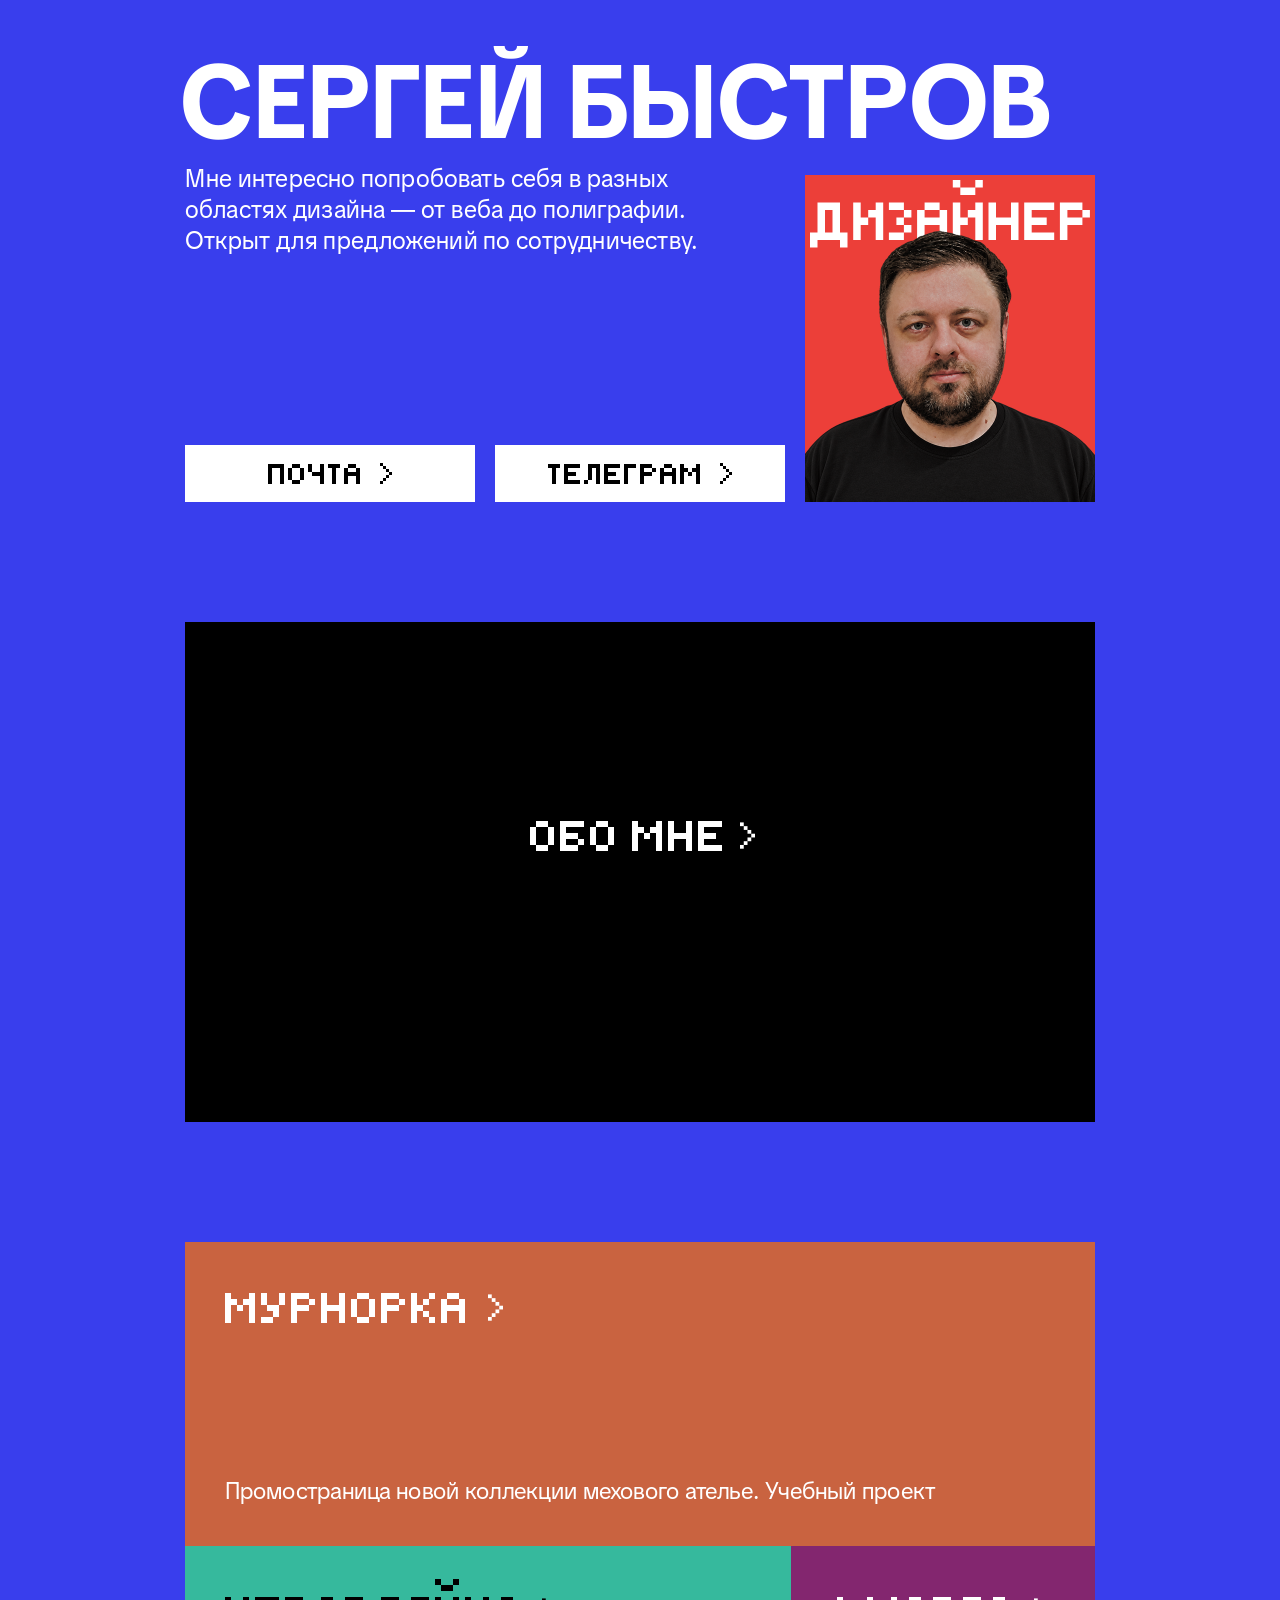
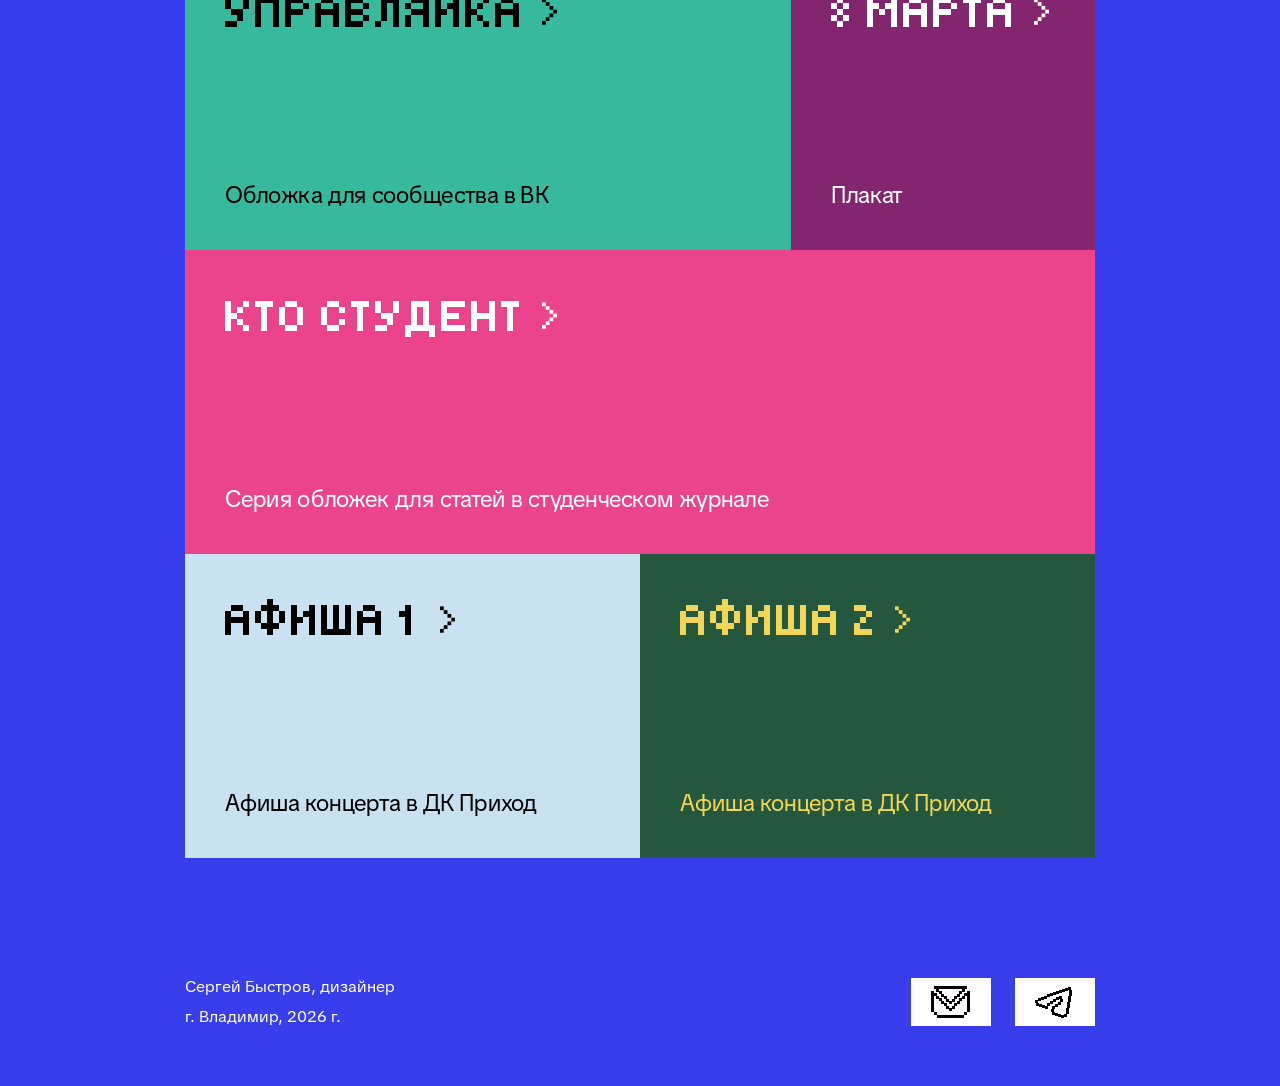
==== index.html @ 62b3da0a "Add files via upload" ====
<!DOCTYPE html>
<html lang="ru">

  <head>
    <meta charset="UTF-8">
    <meta name="viewport" content="width=device-width, initial-scale=1">
    <title>Сергей Быстров — дизайнер</title>
    <meta name="description" content="Сергей Быстров — дизайнер. Веб, редакционный дизайн, плакаты и полиграфия. Проекты и контакты.">
    <link rel="stylesheet" href="./style.css">

  </head>
    
  <body>
  <main class="portfolio">

  <!-- Первый экран -->
  <header class="hero">
    <h1>Сергей Быстров</h1>

    <div class="hero-content">
      <div class="hero-left">
        <p class="hero-description">
          Мне интересно попробовать себя в&nbsp;разных
          областях дизайна&nbsp;— от&nbsp;веба
          до&nbsp;полиграфии. Открыт для&nbsp;предложений
          по&nbsp;сотрудничеству.
        </p>

        <nav class="contacts" aria-label="Контакты">
          <a
  class="contact-button"
  href="mailto:sergey.bystrov.87@yandex.ru"
  target="_blank"
  rel="noopener noreferrer"
>
            Почта
            <span class="arrow arrow-small" aria-hidden="true"></span>
          </a>

          <a
            class="contact-button"
            href="https://t.me/uglypumba"
            target="_blank"
            rel="noopener noreferrer"
          >
            Телеграм
            <span class="arrow arrow-small" aria-hidden="true"></span>
          </a>
        </nav>
      </div>

      <!-- Карточка с фотографией -->
      <div class="portrait-card">
        <div class="portrait-label-box" aria-hidden="true">
          <img
            class="portrait-label-svg"
            src="assets/images/card-title-designer.svg"
            alt=""
          >
          <div class="portrait-label-fragments"></div>
        </div>

        <img
          class="portrait"
          src="assets/images/hero.png"
          alt="Сергей Быстров"
        >

        <img
          class="portrait-label-bottom"
          src="assets/images/card-title-designer.svg"
          alt=""
          aria-hidden="true"
        >
      </div>
    </div>
  </header>


  <!-- Обо мне -->
  <section class="about flip-card" aria-label="Обо мне">

    <button
      class="about-toggle"
      type="button"
      aria-expanded="false"
      aria-controls="about-details"
    >
      <span>Обо мне</span>
      <span
        class="arrow arrow-big about-toggle-arrow"
        aria-hidden="true"
      ></span>
    </button>

    <div class="flip-inner">
      <div class="flip-front about-front">
        <div class="about-link">
          <span class="about-text">Обо мне</span>
          <span class="arrow arrow-big" aria-hidden="true"></span>
        </div>
      </div>

      <div class="flip-back about-back" id="about-details">
        <p>
          С 2008 года работаю инженером техподдержки
          на&nbsp;заводе. Занимаюсь ремонтом компьютеров
          и&nbsp;оргтехники, прокладываю ЛВС, устанавливаю
          и&nbsp;настраиваю ПО, взаимодействую
          с&nbsp;поставщиками и&nbsp;веду склад.
        </p>

        <p>
          В 2025 году решил сменить направление
          и&nbsp;начал заниматься дизайном: прошёл обучение
          <a
            class="about-school-link"
            href="https://bureau.ru/burosfera/sergey-bystrov"
            target="_blank"
            rel="noopener noreferrer"
          >в&nbsp;Школе&nbsp;дизайнеров Бюро Горбунова</a>,
          делал учебные и&nbsp;небольшие коммерческие проекты.
        </p>

        <p>
          Сейчас продолжаю учиться и&nbsp;хочу больше
          работать с&nbsp;реальными задачами — вебом,
          редакционными материалами, полиграфией
          и&nbsp;другими носителями.
        </p>
      </div>
    </div>
  </section>


  <!-- Проекты -->
  <section class="projects" aria-label="Проекты">

    <!-- Мурнорка -->
    <div class="project-murnorka flip-card">

      <button
        class="project-mobile-toggle"
        type="button"
        aria-expanded="false"
        aria-controls="murnorka-details"
      >
        <span class="project-mobile-heading">
          <span>Мурнорка</span>
          <span class="project-mobile-arrow-wrap" aria-hidden="true">
            <span class="arrow arrow-big project-mobile-arrow"></span>
          </span>
        </span>
        <span class="project-mobile-summary">
          Промостраница новой коллекции мехового ателье.
          Учебный проект
        </span>
      </button>

      <a
        class="flip-inner"
        id="murnorka-details"
        href="https://codepen.io/sbystrov/full/BypPGVb"
        target="_blank"
        rel="noopener noreferrer"
      >
        <div class="flip-front project">
          <h2>
            Мурнорка
            <span class="arrow arrow-big" aria-hidden="true"></span>
          </h2>
          <p>
            Промостраница новой коллекции мехового ателье.
            Учебный проект
          </p>
        </div>

        <div class="flip-back">
          <div class="murnorka-back-info">
            <h2>
              Мурнорка
              <span class="arrow arrow-big" aria-hidden="true"></span>
            </h2>
            <p>
              <span class="desktop-caption">Открыть проект</span>
              <span class="mobile-caption">Открыть учебный проект</span>
            </p>
          </div>
          <img
            src="assets/images/murnorka.png"
            alt="Превью проекта Мурнорка"
          >
        </div>
      </a>
    </div>


    <!-- Управляйка -->
    <div class="project-upravlyayka flip-card">

      <button
        class="project-mobile-toggle"
        type="button"
        aria-expanded="false"
        aria-controls="upravlyayka-details"
      >
        <span class="project-mobile-heading">
          <span>Управляйка</span>
          <span class="project-mobile-arrow-wrap" aria-hidden="true">
            <span class="arrow arrow-big project-mobile-arrow"></span>
          </span>
        </span>
        <span class="project-mobile-summary">
          Обложка для сообщества в ВК
        </span>
      </button>

      <a
        class="flip-inner"
        id="upravlyayka-details"
        href="https://vk.ru/upravlyaika_rf"
        target="_blank"
        rel="noopener noreferrer"
      >
        <div class="flip-front project">
          <h2>
            Управляйка
            <span class="arrow arrow-big" aria-hidden="true"></span>
          </h2>
          <p>Обложка для сообщества в ВК</p>
        </div>

        <div class="flip-back upravlyayka-back">
          <h2>
            Управляйка
            <span class="arrow arrow-big" aria-hidden="true"></span>
          </h2>
          <img
            src="assets/images/upravlyaika.png"
            alt="Обложка сообщества Управляйка"
          >
          <p>Открыть ВК</p>
        </div>
      </a>
    </div>


    <!-- 8 Марта -->
    <div class="project-march flip-card">

      <button
        class="project-mobile-toggle"
        type="button"
        aria-expanded="false"
        aria-controls="march-details"
      >
        <span class="project-mobile-heading">
          <span>8 Марта</span>
          <span class="project-mobile-arrow-wrap" aria-hidden="true">
            <span class="arrow arrow-big project-mobile-arrow"></span>
          </span>
        </span>
        <span class="project-mobile-summary">Плакат</span>
      </button>

      <a
        class="flip-inner"
        id="march-details"
        href="assets/images/poster-8marta.png"
        data-lightbox
      >
        <div class="flip-front project">
          <h2>
            8 Марта
            <span class="arrow arrow-big" aria-hidden="true"></span>
          </h2>
          <p>Плакат</p>
        </div>

        <div class="flip-back march-back">
          <h2>
            8 Марта
            <span class="arrow arrow-big" aria-hidden="true"></span>
          </h2>
          <img
            src="assets/images/poster-8marta.png"
            alt="Плакат к 8 Марта"
          >
          <p>Смотреть плакат</p>
        </div>
      </a>
    </div>


    <!-- Кто студент -->
    <div class="project-student flip-card">

      <button
        class="project-mobile-toggle"
        type="button"
        aria-expanded="false"
        aria-controls="student-details"
      >
        <span class="project-mobile-heading">
          <span>Кто студент</span>
          <span class="project-mobile-arrow-wrap" aria-hidden="true">
            <span class="arrow arrow-big project-mobile-arrow"></span>
          </span>
        </span>
        <span class="project-mobile-summary">
          Серия обложек для статей в студенческом журнале
        </span>
      </button>

      <div class="flip-inner" id="student-details">
        <div class="flip-front project">
          <h2>
            Кто студент
            <span class="arrow arrow-big" aria-hidden="true"></span>
          </h2>
          <p>Серия обложек для статей в студенческом журнале</p>
        </div>

        <div class="flip-back student-back">

          <a
            class="student-cover align-left cover-shuplyak"
            href="https://ktostudent.ru/ljudmila-shupljak/"
            target="_blank"
            rel="noopener noreferrer"
            aria-label="Статья о Людмиле Шупляк"
          >
            <img
              src="assets/images/shuplyak-TG.png"
              alt="Обложка статьи о Людмиле Шупляк"
            >
            <span>Открыть статью</span>
          </a>

          <a
            class="student-cover align-left cover-panfilova"
            href="https://ktostudent.ru/irina-panfilova/"
            target="_blank"
            rel="noopener noreferrer"
            aria-label="Статья об Ирине Панфиловой"
          >
            <img
              src="assets/images/panfilova-TG.png"
              alt="Обложка статьи об Ирине Панфиловой"
            >
            <span>Открыть статью</span>
          </a>

          <a
            class="student-cover align-left cover-anatsko"
            href="https://ktostudent.ru/dasha-anacko/"
            target="_blank"
            rel="noopener noreferrer"
            aria-label="Статья о Даше Анацко"
          >
            <img
              src="assets/images/anatsko-TG.png"
              alt="Обложка статьи о Даше Анацко"
            >
            <span>Открыть статью</span>
          </a>

          <a
            class="student-cover align-right cover-kostareva"
            href="https://ktostudent.ru/olga-kostareva/"
            target="_blank"
            rel="noopener noreferrer"
            aria-label="Статья об Ольге Костаревой"
          >
            <img
              src="assets/images/kostareva-TG.png"
              alt="Обложка статьи об Ольге Костаревой"
            >
            <span>Открыть статью</span>
          </a>

          <a
            class="student-cover align-right cover-matveeva"
            href="https://ktostudent.ru/natalja-matveeva/"
            target="_blank"
            rel="noopener noreferrer"
            aria-label="Статья о Наталье Матвеевой"
          >
            <img
              src="assets/images/matveeva-TG.png"
              alt="Обложка статьи о Наталье Матвеевой"
            >
            <span>Открыть статью</span>
          </a>

          <a
            class="student-cover align-right cover-sichkar"
            href="https://ktostudent.ru/elena-sichkar/"
            target="_blank"
            rel="noopener noreferrer"
            aria-label="Статья о Елене Сичкар"
          >
            <img
              src="assets/images/sichkar-TG.png"
              alt="Обложка статьи о Елене Сичкар"
            >
            <span>Открыть статью</span>
          </a>

        </div>
      </div>
    </div>


    <!-- Афиша 1 -->
    <div class="project-poster-one flip-card">

      <button
        class="project-mobile-toggle"
        type="button"
        aria-expanded="false"
        aria-controls="poster-one-details"
      >
        <span class="project-mobile-heading">
          <span>Афиша 1</span>
          <span class="project-mobile-arrow-wrap" aria-hidden="true">
            <span class="arrow arrow-big project-mobile-arrow"></span>
          </span>
        </span>
        <span class="project-mobile-summary">
          Афиша концерта в ДК Приход
        </span>
      </button>

      <a
        class="flip-inner"
        id="poster-one-details"
        href="assets/images/afisha1.png"
        data-lightbox
      >
        <div class="flip-front project">
          <h2>
            Афиша 1
            <span class="arrow arrow-big" aria-hidden="true"></span>
          </h2>
          <p>Афиша концерта в ДК Приход</p>
        </div>

        <div class="flip-back poster-back">
          <h2>
            Афиша 1
            <span class="arrow arrow-big" aria-hidden="true"></span>
          </h2>
          <img
            src="assets/images/afisha1.png"
            alt="Афиша концерта 1"
          >
          <p>Смотреть афишу</p>
        </div>
      </a>
    </div>


    <!-- Афиша 2 -->
    <div class="project-poster-two flip-card">

      <button
        class="project-mobile-toggle"
        type="button"
        aria-expanded="false"
        aria-controls="poster-two-details"
      >
        <span class="project-mobile-heading">
          <span>Афиша 2</span>
          <span class="project-mobile-arrow-wrap" aria-hidden="true">
            <span class="arrow arrow-big project-mobile-arrow"></span>
          </span>
        </span>
        <span class="project-mobile-summary">
          Афиша концерта в ДК Приход
        </span>
      </button>

      <a
        class="flip-inner"
        id="poster-two-details"
        href="assets/images/afisha2.png"
        data-lightbox
      >
        <div class="flip-front project">
          <h2>
            Афиша 2
            <span class="arrow arrow-big" aria-hidden="true"></span>
          </h2>
          <p>Афиша концерта в ДК Приход</p>
        </div>

        <div class="flip-back poster-back">
          <h2>
            Афиша 2
            <span class="arrow arrow-big" aria-hidden="true"></span>
          </h2>
          <img
            src="assets/images/afisha2.png"
            alt="Афиша концерта 2"
          >
          <p>Смотреть афишу</p>
        </div>
      </a>
    </div>

  </section>


  <!-- Подвал -->
  <footer class="footer">
    <div class="footer-info">
      <p>Сергей Быстров, дизайнер</p>
      <p>г. Владимир, 2026 г.</p>
    </div>

    <div class="footer-contacts">
      <a
  href="mailto:sergey.bystrov.87@yandex.ru"
  target="_blank"
  rel="noopener noreferrer"
  aria-label="Написать на почту"
>
        <img
          src="assets/images/icon-mail.svg"
          alt=""
        >
      </a>

      <a
        href="https://t.me/uglypumba"
        target="_blank"
        rel="noopener noreferrer"
        aria-label="Телеграм"
      >
        <img
          src="assets/images/icon-tg.svg"
          alt=""
        >
      </a>
    </div>
  </footer>

</main>


<!-- Попап для плакатов и афиш -->
<dialog class="lightbox" aria-label="Просмотр изображения">
  <button
    class="lightbox-close"
    type="button"
    aria-label="Закрыть"
  >×</button>
  <img class="lightbox-image" alt="">
</dialog>
    <script  src="./script.js"></script>

  </body>
  
</html>
---- style.css ----
@import url('https://fonts.googleapis.com/css2?family=TikTok+Sans:wght@400;700&family=Tiny5&display=swap');

/* =========================================
   ОБЩЕЕ И ДЕСКТОП — МАКЕТ 910 PX
   ========================================= */
* { box-sizing: border-box; }
body { margin: 0; background: #393EED; color: #fff; font-family: 'TikTok Sans', sans-serif; }
h1, h2, p { margin: 0; }
.portfolio { width: 910px; max-width: 910px; margin: 0 auto; padding-top: 60px; }

.hero { margin-bottom: 120px; }
.hero h1 {
  position: relative; left: -5px; width: max-content;
  font-size: 103.85px; font-weight: 700; line-height: .8;
  text-transform: uppercase; white-space: nowrap;
  transform: scaleX(.95); transform-origin: left center;
}
.hero-content { display: flex; gap: 20px; margin-top: 32px; }
.hero-left { display: flex; flex-direction: column; justify-content: space-between; width: 600px; }
.hero-description {
  position: relative; top: -12px; font-size: 26px; line-height: 1.2;
  transform: scaleX(.941); transform-origin: left center;
}

/* Фото и векторная надпись */
.portrait-card {
  position: relative; flex-shrink: 0; width: 290px; height: 327px;
  overflow: hidden; background: #EC3F39;
}
.portrait-label-box { position: absolute; top: 5px; left: 5px; z-index: 1; width: 280px; pointer-events: none; }
.portrait-label-svg { display: block; width: 100%; height: auto; }
.portrait-label-fragments { position: absolute; inset: 0; opacity: 0; pointer-events: none; }
.portrait-label-fragment { position: absolute; width: 7px; height: 7px; background: #fff; }
.portrait {
  position: absolute; bottom: 0; left: 0; z-index: 2;
  width: 290px; height: 273px; object-fit: contain;
}
.portrait-label-bottom {
  position: absolute; left: 5px; bottom: 0; z-index: 3;
  display: block; width: 280px; height: auto;
  opacity: 0; transform: translateY(110%); pointer-events: none;
}

/* Контактные кнопки и SVG-стрелки */
.contacts { display: flex; gap: 20px; }
.contact-button {
  display: flex; justify-content: center; align-items: center; gap: 16px;
  width: 290px; height: 57px; background: #fff; color: #000;
  font-family: 'Tiny5', monospace; font-size: 32px;
  text-decoration: none; text-transform: uppercase;
}
.arrow { display: inline-block; flex-shrink: 0; background: currentColor; }
.arrow-small {
  width: 12px; height: 21px;
  -webkit-mask: url('assets/images/arrow-small.svg') center / contain no-repeat;
  mask: url('assets/images/arrow-small.svg') center / contain no-repeat;
}
.arrow-big {
  width: 16px; height: 28px;
  -webkit-mask: url('assets/images/arrow-big.svg') center / contain no-repeat;
  mask: url('assets/images/arrow-big.svg') center / contain no-repeat;
}

/* Переворачивающиеся карточки */
.flip-card { position: relative; perspective: 1200px; }
.flip-inner {
  position: relative; display: block; width: 100%; height: 100%;
  color: inherit; text-decoration: none;
  transform-style: preserve-3d; transition: transform .2s ease-in-out;
}
.flip-front, .flip-back {
  position: absolute; inset: 0; width: 100%; height: 100%;
  backface-visibility: hidden; -webkit-backface-visibility: hidden;
}
.flip-back { display: flex; transform: rotateX(180deg); background: #C96340; color: #fff; }

/* На десктопе наведение — переворот; фокус с клавиатуры — тоже */
@media (min-width: 768px) {
  .flip-card:focus-within:not(.flip-reset) .flip-inner { transform: rotateX(180deg); }
}
@media (min-width: 768px) and (hover: hover) and (pointer: fine) {
  .flip-card:hover:not(.flip-reset) .flip-inner { transform: rotateX(180deg); }
}

/* Обо мне */
.about { width: 100%; height: 500px; background: transparent; }
.about-front { background: #000; color: #fff; }
.about-link {
  display: flex; align-items: center; justify-content: center; gap: 16px;
  width: 100%; height: 100%; padding-bottom: 72px;
  font-family: 'Tiny5', monospace; font-size: 48px; line-height: 1.1;
  text-transform: uppercase;
}
.about-text { position: relative; left: 5px; }
.about.flip-card .about-back {
  display: flex; flex-direction: column; justify-content: flex-start;
  gap: 40px; padding: 30px 50px 50px 40px;
  background: #fff; color: #000;
}
.about-back p {
  width: 106.3%; font-size: 26px; line-height: 1.3;
  transform: scaleX(.941); transform-origin: left top;
}
.about-school-link {
  color: inherit; text-decoration: underline; text-underline-offset: 6px;
  text-decoration-thickness: .5px; transition: background-color .15s ease;
}
.about-school-link:hover, .about-school-link:focus-visible { background: #EC3F39; }

/* Сетка проектов на 910 колонок, рассчитана на точные размеры 606/304/455 */
.projects { display: grid; grid-template-columns: repeat(910, minmax(0, 1fr)); gap: 0; margin-top: 120px; }
.projects > .flip-card { height: 304px; min-width: 0; }
.project {
  display: flex; flex-direction: column; justify-content: space-between;
  min-width: 0; height: 304px; padding: 40px;
  text-decoration: none; color: #fff;
}
.project h2 {
  display: flex; align-items: center; gap: 16px;
  font-family: 'Tiny5', monospace; font-size: 48px; font-weight: 400;
  line-height: 1.1; text-transform: uppercase; white-space: nowrap;
}
.project p { font-size: 24px; line-height: 1.2; transform: scaleX(.941); transform-origin: left center; }

.project-murnorka, .project-student { grid-column: 1 / -1; }
.project-upravlyayka { grid-column: span 606; color: #000; }
.project-march { grid-column: span 304; }
.project-poster-one, .project-poster-two { grid-column: span 455; }
.project-poster-one { color: #000; }
.project-poster-two { color: #F2D657; }

.project-murnorka .flip-front { background: #C96340; color: #fff; }
.murnorka-back-info { display: flex; flex-direction: column; justify-content: space-between; width: 40%; padding: 40px; }
.murnorka-back-info h2 {
  display: flex; align-items: center; gap: 16px;
  font-family: 'Tiny5', monospace; font-size: 48px; font-weight: 400;
  line-height: 1.1; text-transform: uppercase; white-space: nowrap;
}
.murnorka-back-info p { font-size: 24px; line-height: 1.2; }
.project-murnorka .flip-back img { display: block; width: 60%; height: 100%; object-fit: cover; }
.mobile-caption { display: none; }

.project-upravlyayka .flip-front, .project-upravlyayka .flip-back { background: #36B99D; color: #000; }
.project-march .flip-front, .project-march .flip-back { background: #83266F; color: #fff; }
.project-poster-one .flip-front, .project-poster-one .flip-back { background: #C8E2F1; color: #000; }
.project-poster-two .flip-front, .project-poster-two .flip-back { background: #24573E; color: #F2D657; }

.upravlyayka-back, .march-back, .poster-back {
  display: flex; flex-direction: column; align-items: flex-start;
  justify-content: space-between; padding: 40px;
}
.upravlyayka-back h2, .march-back h2, .poster-back h2 {
  display: flex; align-items: center; gap: 16px;
  font-family: 'Tiny5', monospace; font-size: 48px; font-weight: 400;
  line-height: 1.1; text-transform: uppercase; white-space: nowrap;
}
.upravlyayka-back img, .march-back img, .poster-back img {
  display: block; width: 100%; height: 130px; object-fit: cover;
}
.upravlyayka-back p, .march-back p, .poster-back p {
  font-size: 24px; line-height: 1.2; transform: scaleX(.941); transform-origin: left center;
}
.march-back p { white-space: nowrap; }
.project-poster-one .poster-back img { object-position: center 86%; }

/* Кто студент: 3 × 2 на десктопе */
.project-student .flip-front { background: #EB438C; color: #fff; }
.student-back {
  display: grid; grid-template-columns: repeat(3, 302px);
  grid-template-rows: repeat(2, 151px); gap: 2px; padding: 0; background: #EB438C;
}
.student-back a { display: block; width: 302px; height: 151px; overflow: hidden; }
.student-back img { display: block; width: 100%; height: 100%; object-fit: cover; }
.student-cover { position: relative; overflow: hidden; cursor: pointer; }
.student-cover span {
  position: absolute; bottom: 12px; z-index: 1;
  color: #fff; font-size: 16px; font-weight: 700;
  line-height: 1.2; white-space: nowrap;
}
.student-cover.align-left span { left: 18px; }
.student-cover.align-right span { right: 18px; }
.student-cover img { transition: transform .2s ease; transform-origin: center; }
@media (hover: hover) and (pointer: fine) {
  .student-cover:hover img, .student-cover:focus-visible img { transform: scale(1.05); }
}

/* Подвал */
.footer { display: flex; justify-content: space-between; align-items: center; margin-top: 120px; padding-bottom: 60px; }
.footer-info { display: flex; flex-direction: column; gap: 12px; }
.footer-info p { font-size: 16px; line-height: 1.1; }
.footer-contacts { display: flex; gap: 24px; }
.footer-contacts a {
  display: flex; align-items: center; justify-content: center;
  width: 80px; height: 48px; background: #fff;
}
.footer-contacts img { display: block; max-width: 100%; max-height: 100%; mix-blend-mode: multiply; }
.contact-button, .footer-contacts a {
  position: relative; box-shadow: none;
  transition: background-color .15s ease, transform .12s ease;
}
.contact-button:hover, .footer-contacts a:hover,
.contact-button:focus-visible, .footer-contacts a:focus-visible { background: #EC3F39; }
.contact-button:active, .footer-contacts a:active { transform: translate(2px, 2px); }

/* Модальное окно находится ВНЕ масштабируемой колонки */
.lightbox {
  position: fixed; inset: 0; width: 100%; max-width: 100%;
  height: 100%; max-height: 100%; margin: 0; padding: 40px;
  border: 0; background: transparent; overflow: auto;
}
.lightbox::backdrop { background: rgba(0,0,0,.85); }
.lightbox[open] { display: flex; align-items: center; justify-content: center; }
.lightbox-image { display: block; max-width: 100%; max-height: calc(100dvh - 80px); width: auto; height: auto; object-fit: contain; }
.lightbox-close {
  position: fixed; top: 20px; right: 24px; z-index: 1;
  padding: 0; border: 0; background: transparent;
  color: #fff; font-size: 40px; cursor: pointer;
}

/* Эффекты фотографии — только устройства с настоящим наведением */
@keyframes portrait-colors {
  0%, 24.99% { background: #C96340; }
  25%, 49.99% { background: #36B99D; }
  50%, 74.99% { background: #83266F; }
  75%, 100% { background: #EB438C; }
}
@keyframes portrait-label-fall {
  from { transform: translate3d(0,0,0); }
  to { transform: translate3d(var(--dx,0px),var(--fall,300px),0); }
}
@keyframes designer-pop-up {
  0% { opacity: 0; transform: translateY(110%); }
  5% { opacity: 1; }
  45% { transform: translateY(-40px); }
  75% { transform: translateY(12px); }
  88% { transform: translateY(-6px); }
  100% { opacity: 1; transform: translateY(0); }
}
@media (hover: hover) and (pointer: fine) {
  .portrait-card:hover { animation: portrait-colors .8s linear infinite; }
  .portrait-card:hover .portrait-label-svg { opacity: 0; }
  .portrait-card:hover .portrait-label-fragments { opacity: 1; }
  .portrait-card:hover .portrait-label-fragment {
    animation: portrait-label-fall .55s cubic-bezier(.45,0,1,1) forwards;
    animation-delay: var(--delay,0s);
  }
  .portrait-card:hover .portrait-label-bottom { animation: designer-pop-up .5s ease-out .55s both; }
}

/* Элементы аккордеона не отображаются на десктопе */
.about-toggle, .project-mobile-toggle { display: none; }

/* =========================================
   МОБИЛЬНАЯ КОМПОНОВКА
   УЗКОЕ ОКНО ИЛИ ОСНОВНОЙ СЕНСОРНЫЙ ВВОД
   Одно и то же условие используется в JS.
   ========================================= */
@media (max-width: 767px), (pointer: coarse) {
  .portfolio { width: calc(100% - 40px); max-width: 600px; padding-top: 24px; zoom: 1 !important; }

  /* Первый экран: размеры 360 px -> 320 px рабочая колонка */
  .hero { margin-bottom: 20px; }
  .hero h1 {
    left: -2px; font-size: clamp(31.94px, calc(11.40625vw - 4.5625px), 68.44px);
    line-height: .9; transform: scaleX(.95); transform-origin: left center;
  }
  .hero-content {
    display: grid; grid-template-columns: minmax(0,1fr) 37.5%;
    grid-template-areas: 'description portrait' 'contacts contacts';
    column-gap: 10px; row-gap: 8px; margin-top: 11px; align-items: start;
  }
  .hero-left { display: contents; }
  .hero-description {
    grid-area: description; position: static; top: auto;
    width: 106.3%; font-size: clamp(14px,3.889vw,18.67px); line-height: 1.214;
    transform: scaleX(.941); transform-origin: left top;
  }
  .portrait-card { grid-area: portrait; width: 100%; height: auto; aspect-ratio: 8 / 9; margin-top: 4px; }
  .portrait { width: 100%; height: auto; object-fit: cover; }
  .portrait-label-box { top: 2px; left: 2px; width: calc(100% - 4px); }
  .portrait-label-bottom { left: 2px; width: calc(100% - 4px); }
  .contacts { grid-area: contacts; width: 100%; gap: 14px; }
  .contact-button {
    flex: 1 1 0; min-width: 0; width: auto;
    height: clamp(30px,7.5vw,44px); gap: 8px;
    font-size: clamp(16px,4.445vw,23px);
  }
  .contact-button .arrow-small { width: 6.86px; height: 12px; }

  /* Обо мне */
  .about.flip-card {
    display: grid; grid-template-rows: 46px 0fr;
    width: 100%; height: auto; perspective: none; background: #000;
    transition: grid-template-rows .24s ease;
  }
  .about.flip-card.is-open { grid-template-rows: 46px 1fr; }
  .about-toggle {
    display: flex; align-items: center; justify-content: space-between;
    width: 100%; height: 46px; padding: 0 14px 0 10px;
    border: 0; background: #000; color: #fff;
    font-family: 'Tiny5',monospace; font-size: 24px; font-weight: 400;
    line-height: 1.1; text-transform: uppercase; text-align: left; cursor: pointer;
  }
  .about-toggle .about-toggle-arrow {
    width: 9px; height: 16px; transform: rotate(90deg);
    transform-origin: center; transition: transform .22s ease;
  }
  .about.is-open .about-toggle-arrow { transform: rotate(-90deg); }
  .about.flip-card .flip-inner {
    display: block; width: 100%; height: auto; min-height: 0;
    overflow: hidden; transform: none !important; transform-style: flat; transition: none;
  }
  .about.flip-card .about-front { display: none; }
  .about.flip-card .about-back {
    position: static; display: flex; flex-direction: column; gap: 0;
    width: 100%; height: auto; min-height: 0; overflow: hidden;
    padding: 0 10px; background: #000; color: #fff;
    transform: none; backface-visibility: visible;
  }
  .about.flip-card .about-back p {
    width: min(270px, calc(100% - 30px));
    margin: 0; font-size: 14px; line-height: 1.4; transform: none;
  }
  .about.flip-card .about-back p:first-child { margin-top: 6px; }
  .about.flip-card .about-back p + p { margin-top: 10px; }
  .about.flip-card .about-back p:last-child { margin-bottom: 25px; }
  .about-school-link { text-underline-offset: 3px; text-decoration-thickness: .35px; }

  /* Общая мобильная сетка проектов: одна колонка */
  .projects { grid-template-columns: minmax(0,1fr); margin-top: 40px; }
  /* В закрытом состоянии высота зависит от заголовка и числа строк описания. */
  .projects > .flip-card {
    display: grid; grid-column: 1 / -1; grid-template-rows: auto 0fr;
    width: 100%; height: auto; min-width: 0; perspective: none;
    transition: grid-template-rows .24s ease;
  }
  /* При раскрытии строка заголовка остаётся высотой 46px. */
  .projects > .flip-card.is-open { grid-template-rows: auto 1fr; }

  .project-murnorka { background: #C96340; color: #fff; }
  .project-upravlyayka { background: #36B99D; color: #000; }
  .project-march { background: #83266F; color: #fff; }
  .project-student { background: #EB438C; color: #fff; }
  .project-poster-one { background: #C8E2F1; color: #000; }
  .project-poster-two { background: #24573E; color: #F2D657; }

  .project-mobile-toggle {
    display: flex; flex-direction: column; justify-content: space-between;
    width: 100%; height: auto; min-height: 77px; min-width: 0;
    gap: 8px; padding: 10px; border: 0; background: transparent;
    color: inherit; text-align: left; cursor: pointer;
  }
  /* Открыто: только название и стрелка, подпись скрывается. */
  .projects > .flip-card.is-open .project-mobile-toggle {
    height: 46px; min-height: 46px; gap: 0;
  }
  .project-mobile-heading {
    display: flex; align-items: center; justify-content: space-between;
    gap: 16px; width: 100%; font-family: 'Tiny5',monospace;
    font-size: 24px; line-height: 1.1; text-transform: uppercase;
  }
  .project-mobile-summary { font-size: 14px; line-height: 1.2; }
  .projects > .flip-card.is-open .project-mobile-summary { display: none; }
  .project-mobile-arrow-wrap { position: relative; display: block; flex-shrink: 0; width: 16px; height: 16px; }
  .project-mobile-arrow {
    position: absolute; top: 0; left: 3.5px; width: 9px; height: 16px;
    transform: rotate(90deg); transition: transform .22s ease;
  }
  .projects > .flip-card.is-open .project-mobile-arrow { transform: rotate(-90deg); }
  .project-mobile-toggle:focus-visible, .about-toggle:focus-visible {
    outline: 2px solid currentColor; outline-offset: -3px;
  }

  .projects > .flip-card > .flip-inner {
    display: block; width: 100%; height: auto; min-height: 0;
    overflow: hidden; transform: none !important; transform-style: flat; transition: none;
  }
  .projects > .flip-card .flip-front { display: none; }
  .projects > .flip-card .flip-back {
    position: static; display: flex; flex-direction: column;
    align-items: stretch; justify-content: flex-start; gap: 8px;
    width: 100%; height: auto; padding: 0 10px 10px;
    transform: none; backface-visibility: visible;
  }
  .projects > .flip-card .flip-back h2 { display: none; }
  .projects > .flip-card .flip-back p { font-size: 14px; line-height: 1.2; transform: none; }
  .projects > .flip-card .flip-back img {
    display: block; width: 100%; height: auto;
    aspect-ratio: 5 / 2; object-fit: cover;
  }
  .projects > .flip-card .flip-back .murnorka-back-info { display: block; width: 100%; padding: 0; order: 1; }
  .projects > .project-murnorka .flip-back img { order: 0; aspect-ratio: 2.12; object-position: center 65%; }
  .desktop-caption { display: none; }
  .mobile-caption { display: inline; }
  .project-march .march-back img { object-position: center 30%; }
  .project-poster-one .poster-back img { object-position: center 86%; }
  .project-poster-two .poster-back img { object-position: center; }

  /* Кто студент: две колонки без общей нижней подписи */
  .projects > .project-student .student-back {
    display: grid; grid-template-columns: repeat(2,minmax(0,1fr));
    grid-template-rows: none; grid-auto-rows: auto; gap: 0; padding: 0;
    background: #EB438C;
  }
  .projects > .project-student .student-back a {
    width: 100%; height: auto; min-width: 0; aspect-ratio: 2 / 1; overflow: hidden;
  }
  .projects > .project-student .student-back img {
    width: 100%; height: 100%; aspect-ratio: auto; object-fit: cover;
  }
  .projects > .project-student .student-cover span {
    position: absolute; bottom: 5px; left: auto; right: 10px;
    padding: 0 2px; color: #000; font-size: 12px;
    font-weight: 700; line-height: 1.1; white-space: nowrap;
  }
  .cover-shuplyak span { background: #BDD92F; }
  .cover-panfilova span { background: #6A52A0; }
  .cover-sichkar span { background: #DB57A0; }
  .cover-kostareva span { background: #0493CB; }
  .cover-matveeva span { background: #EF1C47; }
  .cover-anatsko span { background: #FE6F94; }

  /* Подвал */
  .footer { gap: 12px; margin-top: 40px; padding-bottom: 20px; }
  .footer-info { min-width: 0; gap: 12px; }
  .footer-info p { font-size: 12px; line-height: 1.1; }
  .footer-contacts { flex-shrink: 0; gap: 16px; }
  .footer-contacts a { width: 60px; height: 36px; }
}

/* На телефонах 360–479 ширина и кегль биографии растут вместе */
@media (min-width: 360px) and (max-width: 479px) {
  .about.flip-card .about-back p { width: min(100%,75vw); font-size: clamp(14px,3.889vw,18.67px); }
}
/* Широкий телефон/планшет: кегль фиксирован, ширина строки растёт */
@media (min-width: 480px) and (max-width: 767px), (min-width: 768px) and (pointer: coarse) {
  .about.flip-card .about-back p {
    width: min(100%,calc(100vw - 120px)); font-size: 18.67px; line-height: 1.4;
  }
}

/* Снижение анимаций по системной настройке */
@media (prefers-reduced-motion: reduce) {
  .flip-inner, .about.flip-card, .projects > .flip-card,
  .about-toggle-arrow, .project-mobile-arrow,
  .contact-button, .footer-contacts a, .student-cover img { transition: none !important; }
  .portrait-card:hover { animation: none !important; }
  .portrait-card:hover .portrait-label-svg { opacity: 1; }
  .portrait-card:hover .portrait-label-fragments { opacity: 0; }
  .portrait-card:hover .portrait-label-fragment,
  .portrait-card:hover .portrait-label-bottom { animation: none !important; opacity: 0; }
}

/* Анимация фотографии по тапу */

@media (prefers-reduced-motion: no-preference) {

  .portrait-card.portrait-tapped {
    animation: portrait-colors 0.8s linear infinite;
  }

  .portrait-card.portrait-tapped .portrait-label-svg {
    opacity: 0;
  }

  .portrait-card.portrait-tapped .portrait-label-fragments {
    opacity: 1;
  }

  .portrait-card.portrait-tapped .portrait-label-fragment {
    animation: portrait-label-fall
      0.55s cubic-bezier(0.45, 0, 1, 1) forwards;

    animation-delay: var(--delay, 0s);
  }

  .portrait-card.portrait-tapped .portrait-label-bottom {
    animation: designer-pop-up
      0.5s ease-out 0.55s both;
  }

}

/* =========================================
   FIREFOX — СТРЕЛКИ В УЗКОМ ОКНЕ
   ========================================= */

@supports (-moz-appearance: none) {

  @media (max-width: 767px) and (hover: hover) and (pointer: fine) {

    /* Обо мне */

    .about-toggle {
      padding-right: 10px;
    }

    .about-toggle .about-toggle-arrow {
      width: 16px;
      height: 28px;
      transform: rotate(90deg) scale(0.5714286);
    }

    .about.is-open .about-toggle-arrow {
      transform: rotate(-90deg) scale(0.5714286);
    }

    /* Проектные карточки */

    .project-mobile-arrow-wrap .project-mobile-arrow {
      top: -6px;
      left: 0;

      width: 16px;
      height: 28px;

      transform: rotate(90deg) scale(0.5714286);
    }

    .projects > .flip-card.is-open .project-mobile-arrow {
      transform: rotate(-90deg) scale(0.5714286);
    }

  }
}
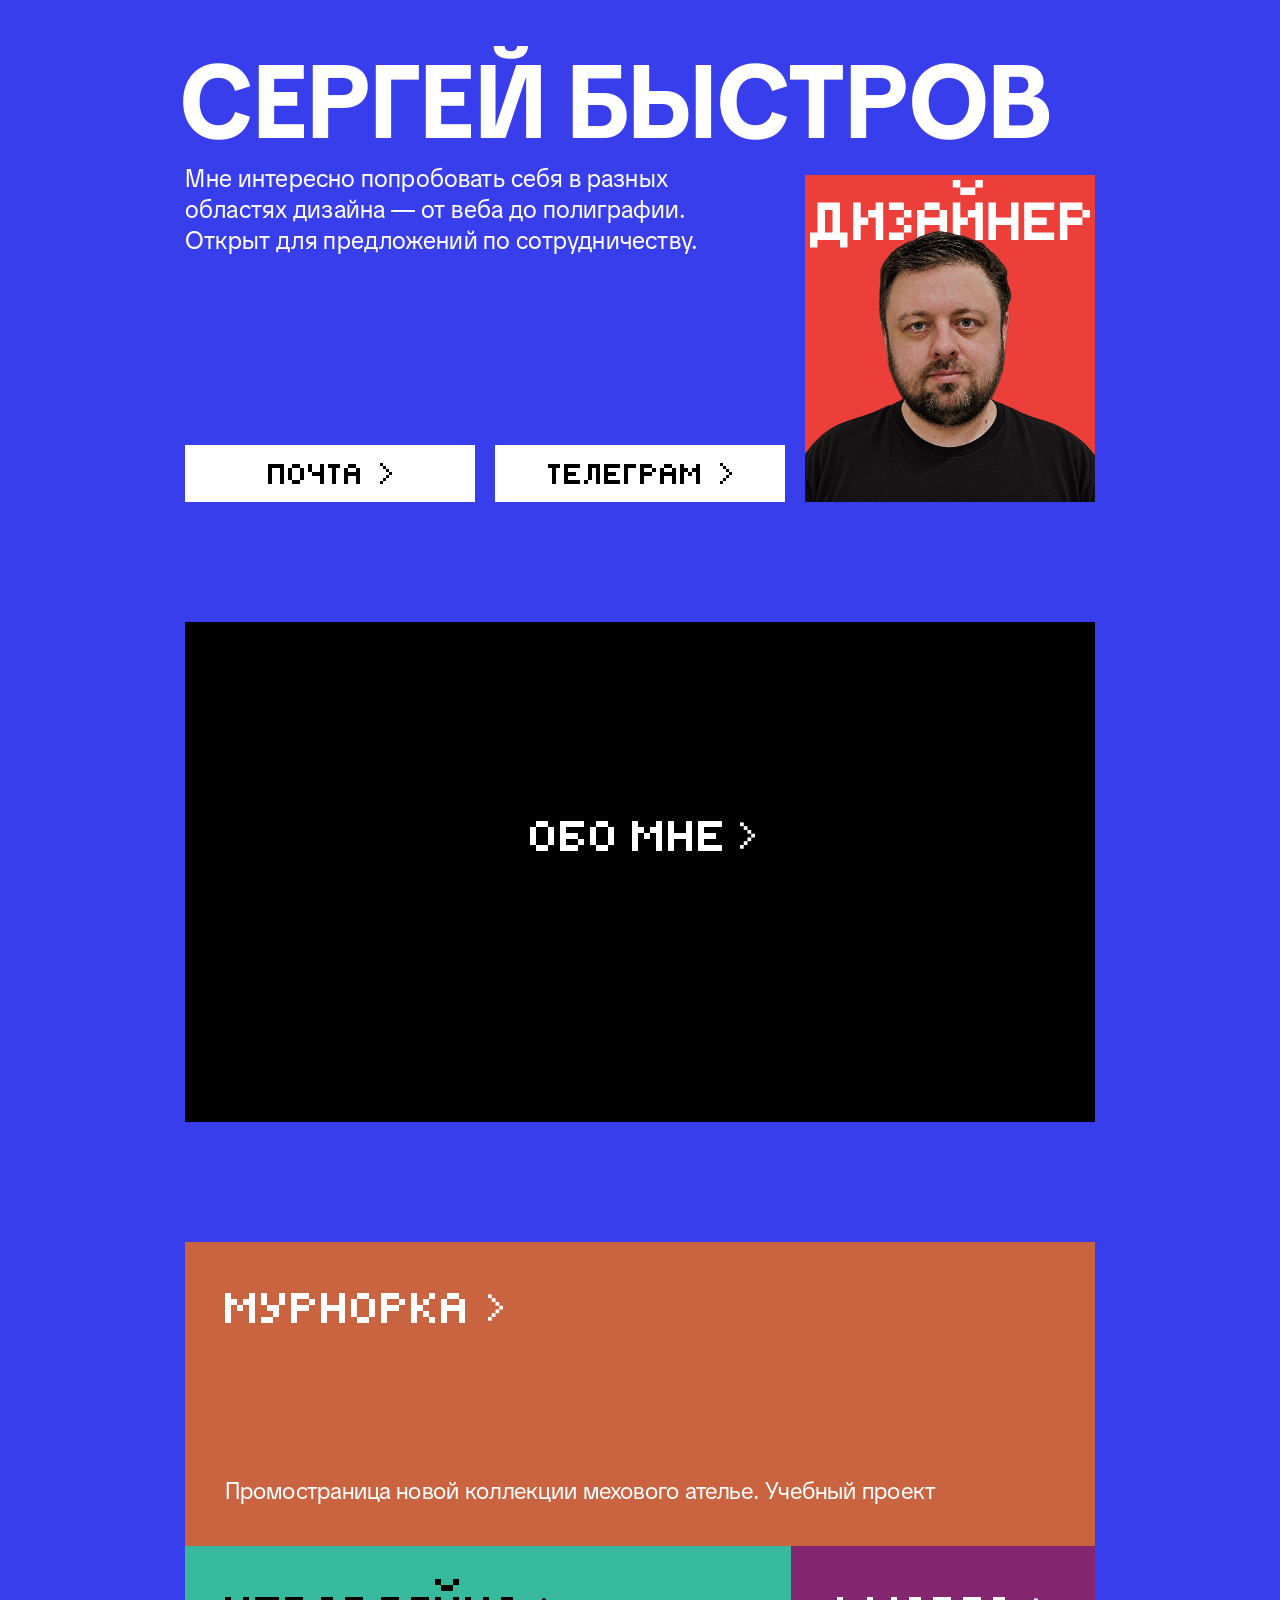
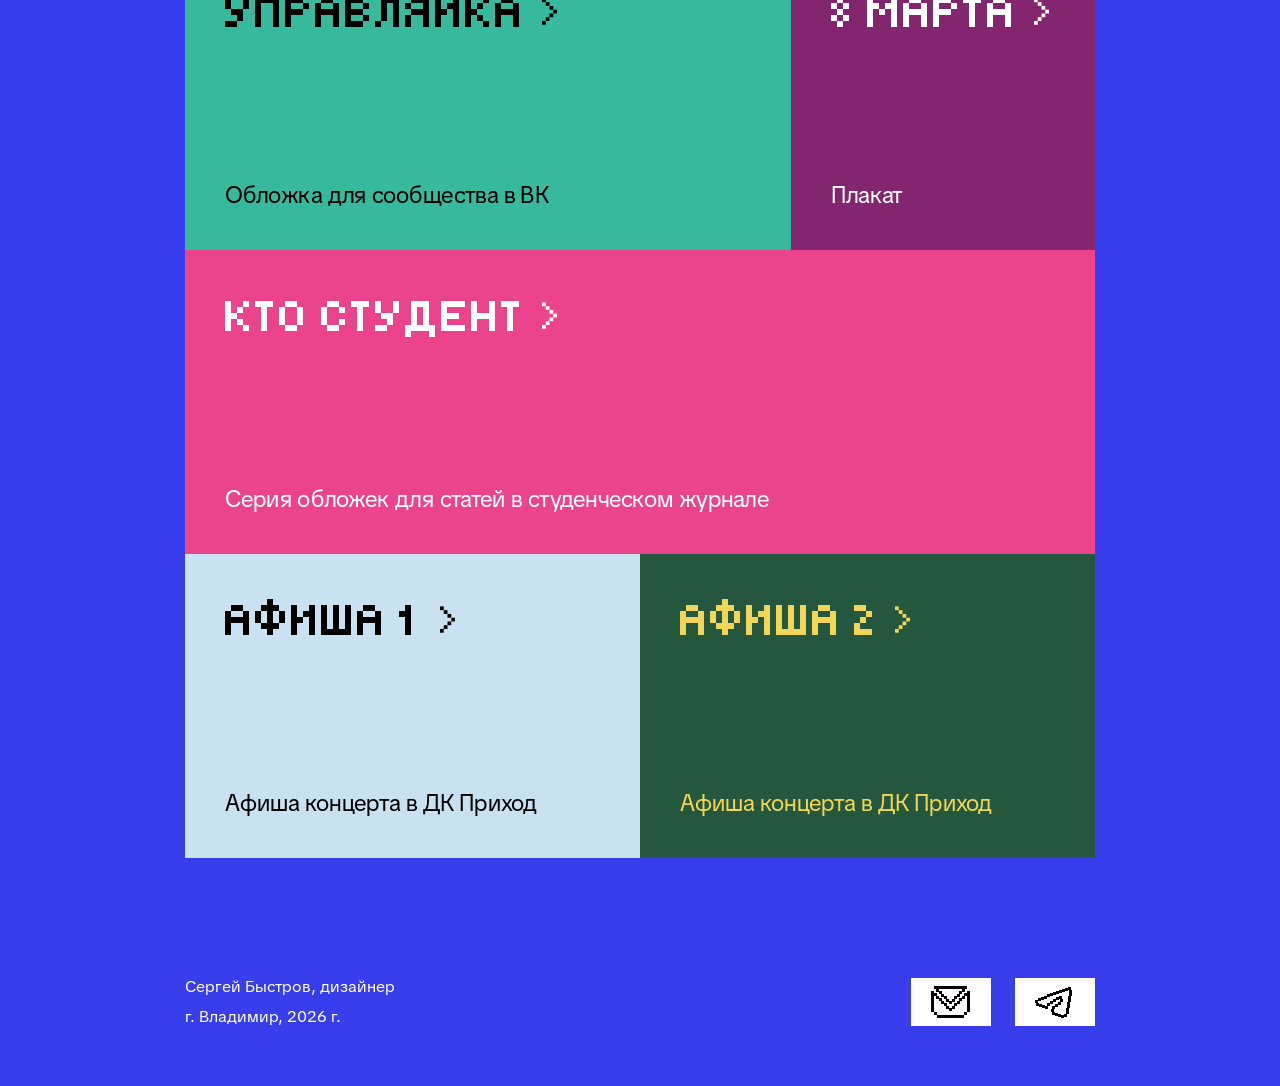
==== commit e49e7d94: "Add files via upload" ====
--- a/index.html
+++ b/index.html
@@ -62,9 +62,9 @@
 
         <img
           class="portrait"
-          src="assets/images/hero.png"
+          src="assets/images/hero.webp"
           alt="Сергей Быстров"
-        >
+         fetchpriority="high" decoding="async">
 
         <img
           class="portrait-label-bottom"
@@ -187,9 +187,9 @@
             </p>
           </div>
           <img
-            src="assets/images/murnorka.png"
+            src="assets/images/murnorka.webp"
             alt="Превью проекта Мурнорка"
-          >
+           loading="lazy" decoding="async">
         </div>
       </a>
     </div>
@@ -236,9 +236,9 @@
             <span class="arrow arrow-big" aria-hidden="true"></span>
           </h2>
           <img
-            src="assets/images/upravlyaika.png"
+            src="assets/images/upravlyaika.webp"
             alt="Обложка сообщества Управляйка"
-          >
+           loading="lazy" decoding="async">
           <p>Открыть ВК</p>
         </div>
       </a>
@@ -283,9 +283,9 @@
             <span class="arrow arrow-big" aria-hidden="true"></span>
           </h2>
           <img
-            src="assets/images/poster-8marta.png"
+            src="assets/images/poster-8marta-preview.webp"
             alt="Плакат к 8 Марта"
-          >
+           loading="lazy" decoding="async">
           <p>Смотреть плакат</p>
         </div>
       </a>
@@ -331,9 +331,9 @@
             aria-label="Статья о Людмиле Шупляк"
           >
             <img
-              src="assets/images/shuplyak-TG.png"
+              src="assets/images/shuplyak-TG.webp"
               alt="Обложка статьи о Людмиле Шупляк"
-            >
+             loading="lazy" decoding="async">
             <span>Открыть статью</span>
           </a>
 
@@ -345,9 +345,9 @@
             aria-label="Статья об Ирине Панфиловой"
           >
             <img
-              src="assets/images/panfilova-TG.png"
+              src="assets/images/panfilova-TG.webp"
               alt="Обложка статьи об Ирине Панфиловой"
-            >
+             loading="lazy" decoding="async">
             <span>Открыть статью</span>
           </a>
 
@@ -359,9 +359,9 @@
             aria-label="Статья о Даше Анацко"
           >
             <img
-              src="assets/images/anatsko-TG.png"
+              src="assets/images/anatsko-TG.webp"
               alt="Обложка статьи о Даше Анацко"
-            >
+             loading="lazy" decoding="async">
             <span>Открыть статью</span>
           </a>
 
@@ -373,9 +373,9 @@
             aria-label="Статья об Ольге Костаревой"
           >
             <img
-              src="assets/images/kostareva-TG.png"
+              src="assets/images/kostareva-TG.webp"
               alt="Обложка статьи об Ольге Костаревой"
-            >
+             loading="lazy" decoding="async">
             <span>Открыть статью</span>
           </a>
 
@@ -387,9 +387,9 @@
             aria-label="Статья о Наталье Матвеевой"
           >
             <img
-              src="assets/images/matveeva-TG.png"
+              src="assets/images/matveeva-TG.webp"
               alt="Обложка статьи о Наталье Матвеевой"
-            >
+             loading="lazy" decoding="async">
             <span>Открыть статью</span>
           </a>
 
@@ -401,9 +401,9 @@
             aria-label="Статья о Елене Сичкар"
           >
             <img
-              src="assets/images/sichkar-TG.png"
+              src="assets/images/sichkar-TG.webp"
               alt="Обложка статьи о Елене Сичкар"
-            >
+             loading="lazy" decoding="async">
             <span>Открыть статью</span>
           </a>
 
@@ -452,9 +452,9 @@
             <span class="arrow arrow-big" aria-hidden="true"></span>
           </h2>
           <img
-            src="assets/images/afisha1.png"
+            src="assets/images/afisha1-preview.webp"
             alt="Афиша концерта 1"
-          >
+           loading="lazy" decoding="async">
           <p>Смотреть афишу</p>
         </div>
       </a>
@@ -501,9 +501,9 @@
             <span class="arrow arrow-big" aria-hidden="true"></span>
           </h2>
           <img
-            src="assets/images/afisha2.png"
+            src="assets/images/afisha2-preview.webp"
             alt="Афиша концерта 2"
-          >
+           loading="lazy" decoding="async">
           <p>Смотреть афишу</p>
         </div>
       </a>
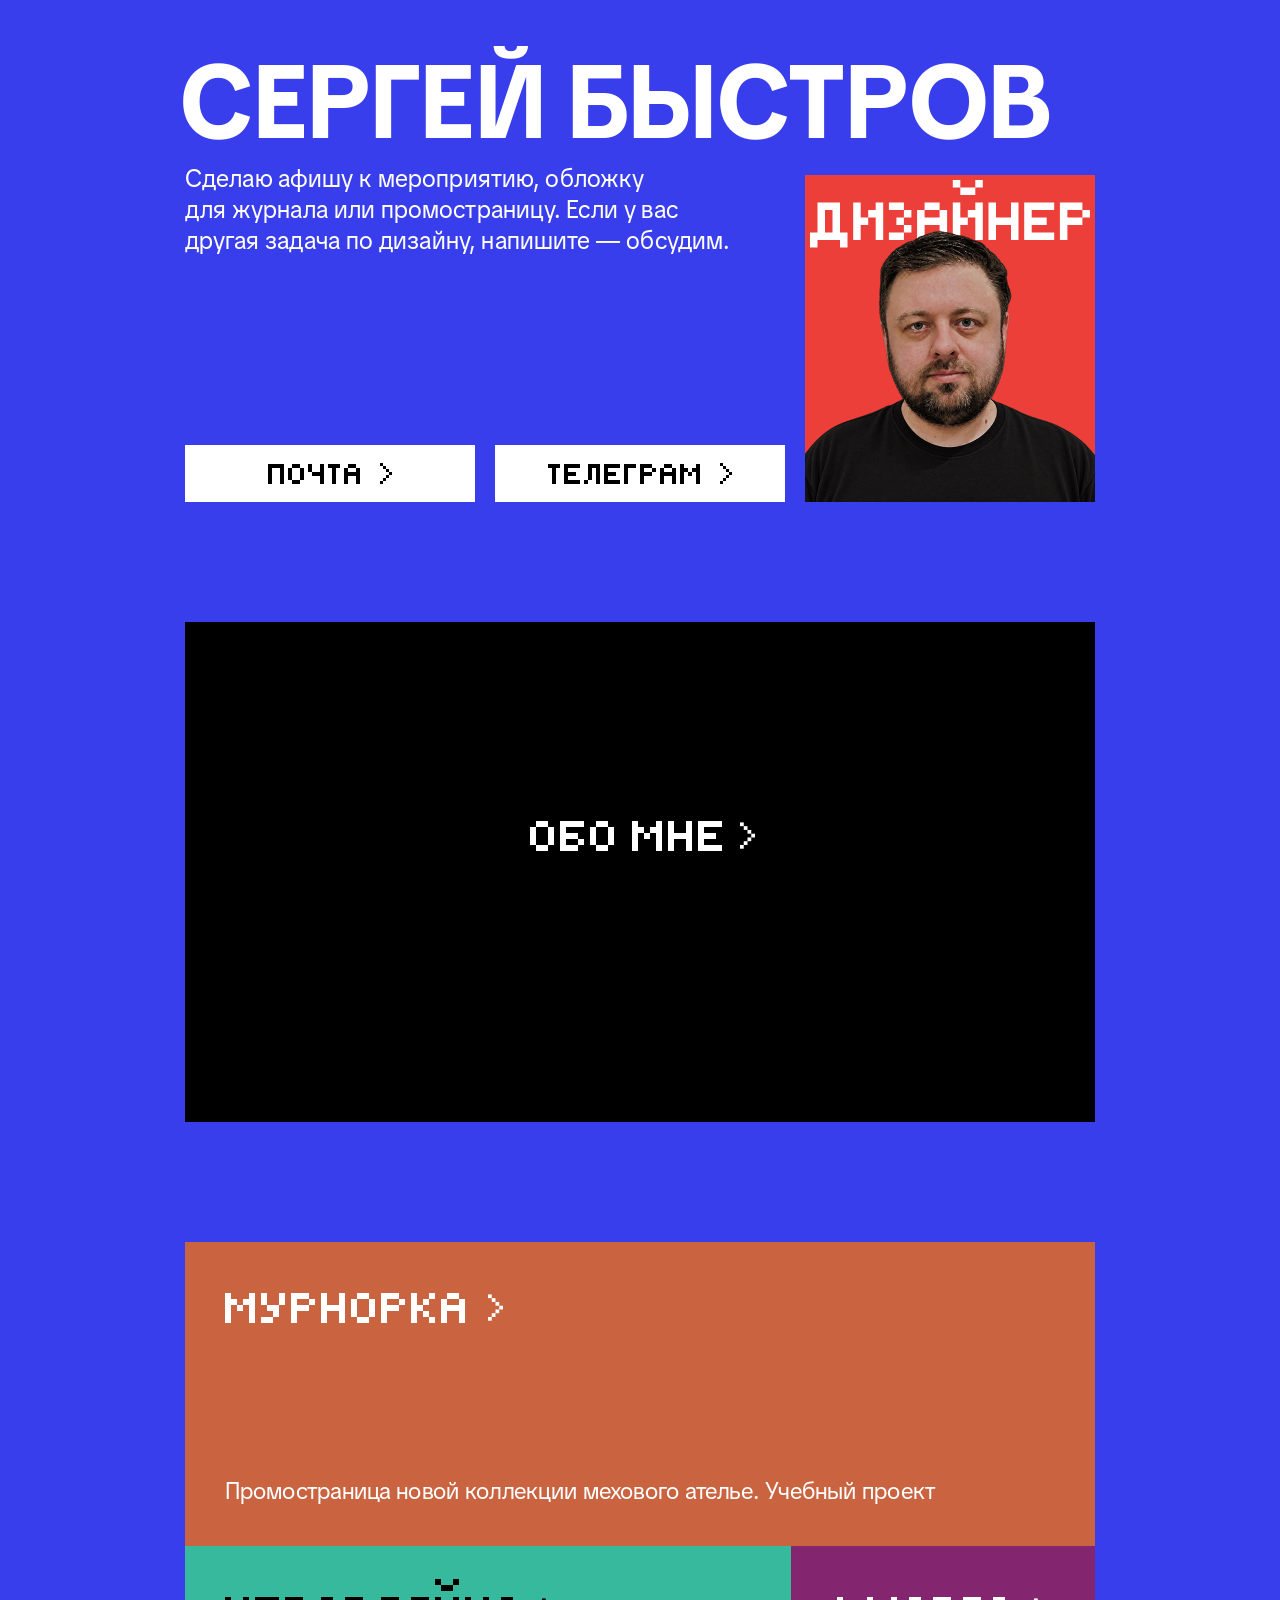
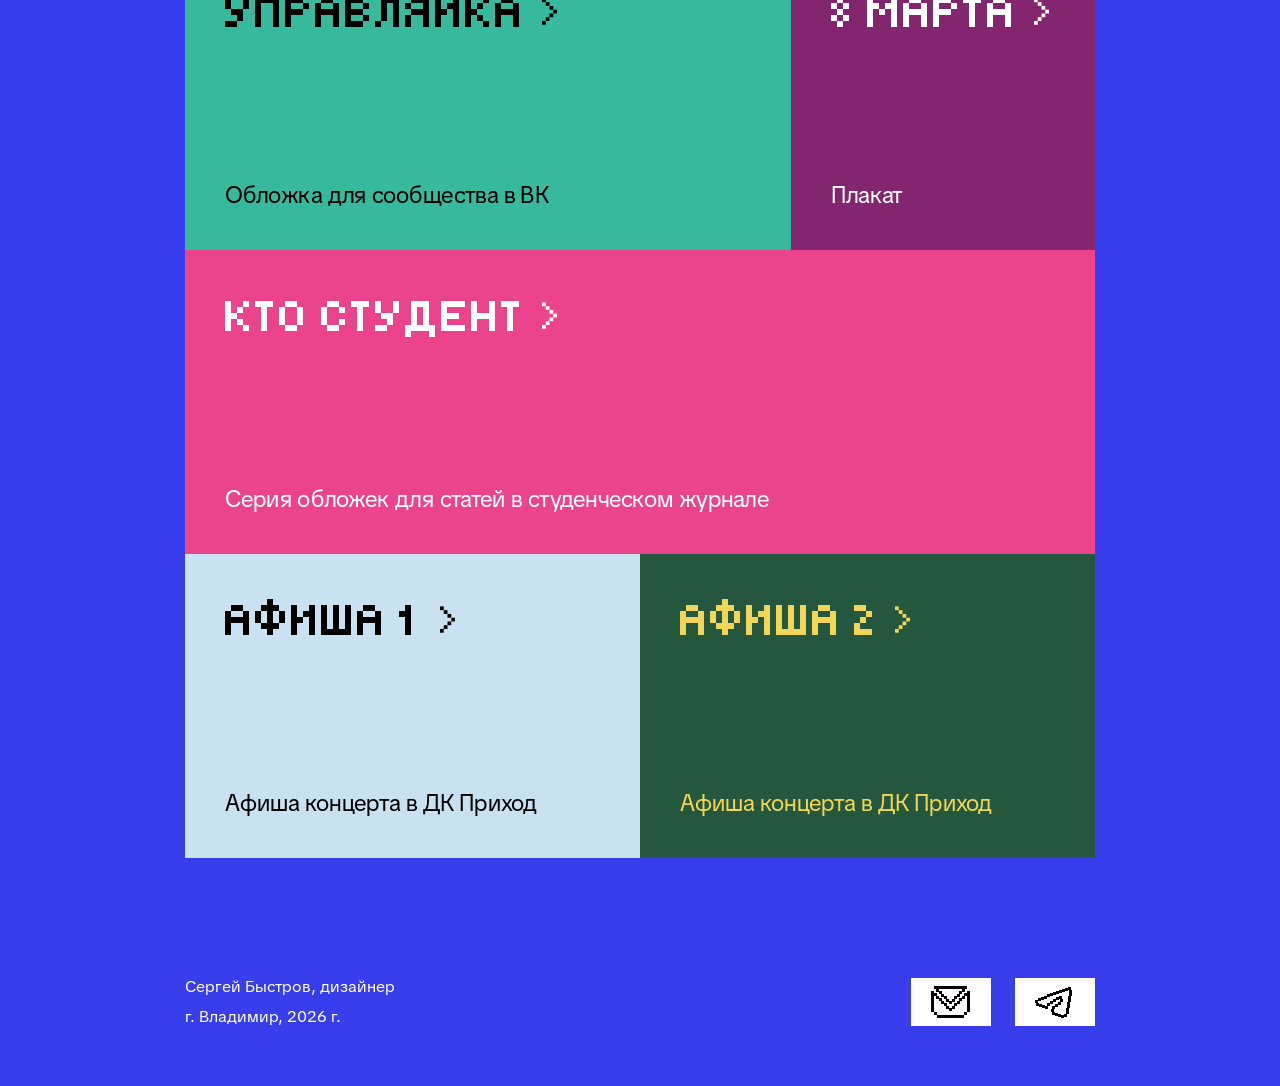
==== commit ce4bce22: "index.html" ====
--- a/index.html
+++ b/index.html
@@ -8,6 +8,49 @@
     <meta name="description" content="Сергей Быстров — дизайнер. Веб, редакционный дизайн, плакаты и полиграфия. Проекты и контакты.">
     <link rel="stylesheet" href="./style.css">
 
+<!-- Превью ссылки: Open Graph -->
+
+<meta property="og:type" content="website">
+<meta property="og:locale" content="ru_RU">
+
+<meta
+  property="og:title"
+  content="Сергей Быстров — дизайнер"
+>
+
+<meta
+  property="og:description"
+  content="Веб, редакционный дизайн, плакаты и полиграфия. Проекты и контакты."
+>
+
+<meta
+  property="og:url"
+  content="https://sbystrovdesign.ru/"
+>
+
+<meta
+  property="og:image"
+  content="https://sbystrovdesign.ru/assets/images/portfolio-preview.png"
+>
+
+
+<meta property="og:image:width" content="1000">
+<meta property="og:image:height" content="525">
+<meta property="og:image:type" content="image/png">
+
+<meta
+  property="og:image:alt"
+  content="Сергей Быстров — дизайнер. Фирменная обложка портфолио."
+>
+
+<meta name="twitter:card" content="summary_large_image">
+
+    
+<!-- Иконки сайта -->
+<link rel="icon" type="image/svg+xml" href="/favicon.svg">
+<link rel="alternate icon" href="/favicon.ico">
+<link rel="apple-touch-icon" href="/apple-touch-icon.png">
+
   </head>
     
   <body>
@@ -20,11 +63,7 @@
     <div class="hero-content">
       <div class="hero-left">
         <p class="hero-description">
-          Мне интересно попробовать себя в&nbsp;разных
-          областях дизайна&nbsp;— от&nbsp;веба
-          до&nbsp;полиграфии. Открыт для&nbsp;предложений
-          по&nbsp;сотрудничеству.
-        </p>
+Сделаю афишу к&nbsp;мероприятию, обложку для&nbsp;журнала или&nbsp;промостраницу. Если у&nbsp;вас другая задача по&nbsp;дизайну, напишите — обсудим.</p>
 
         <nav class="contacts" aria-label="Контакты">
           <a
@@ -104,10 +143,7 @@
       <div class="flip-back about-back" id="about-details">
         <p>
           С 2008 года работаю инженером техподдержки
-          на&nbsp;заводе. Занимаюсь ремонтом компьютеров
-          и&nbsp;оргтехники, прокладываю ЛВС, устанавливаю
-          и&nbsp;настраиваю ПО, взаимодействую
-          с&nbsp;поставщиками и&nbsp;веду склад.
+          на&nbsp;заводе.
         </p>
 
         <p>
@@ -123,10 +159,7 @@
         </p>
 
         <p>
-          Сейчас продолжаю учиться и&nbsp;хочу больше
-          работать с&nbsp;реальными задачами — вебом,
-          редакционными материалами, полиграфией
-          и&nbsp;другими носителями.
+          Сейчас продолжаю учиться и&nbsp;беру небольшие заказы на&nbsp;дизайн. Хочу чаще работать с&nbsp;редакциями и&nbsp;делать больше проектов для&nbsp;печати.
         </p>
       </div>
     </div>
@@ -153,7 +186,7 @@
         </span>
         <span class="project-mobile-summary">
           Промостраница новой коллекции мехового ателье.
-          Учебный проект
+          Учебный&nbsp;проект
         </span>
       </button>
 
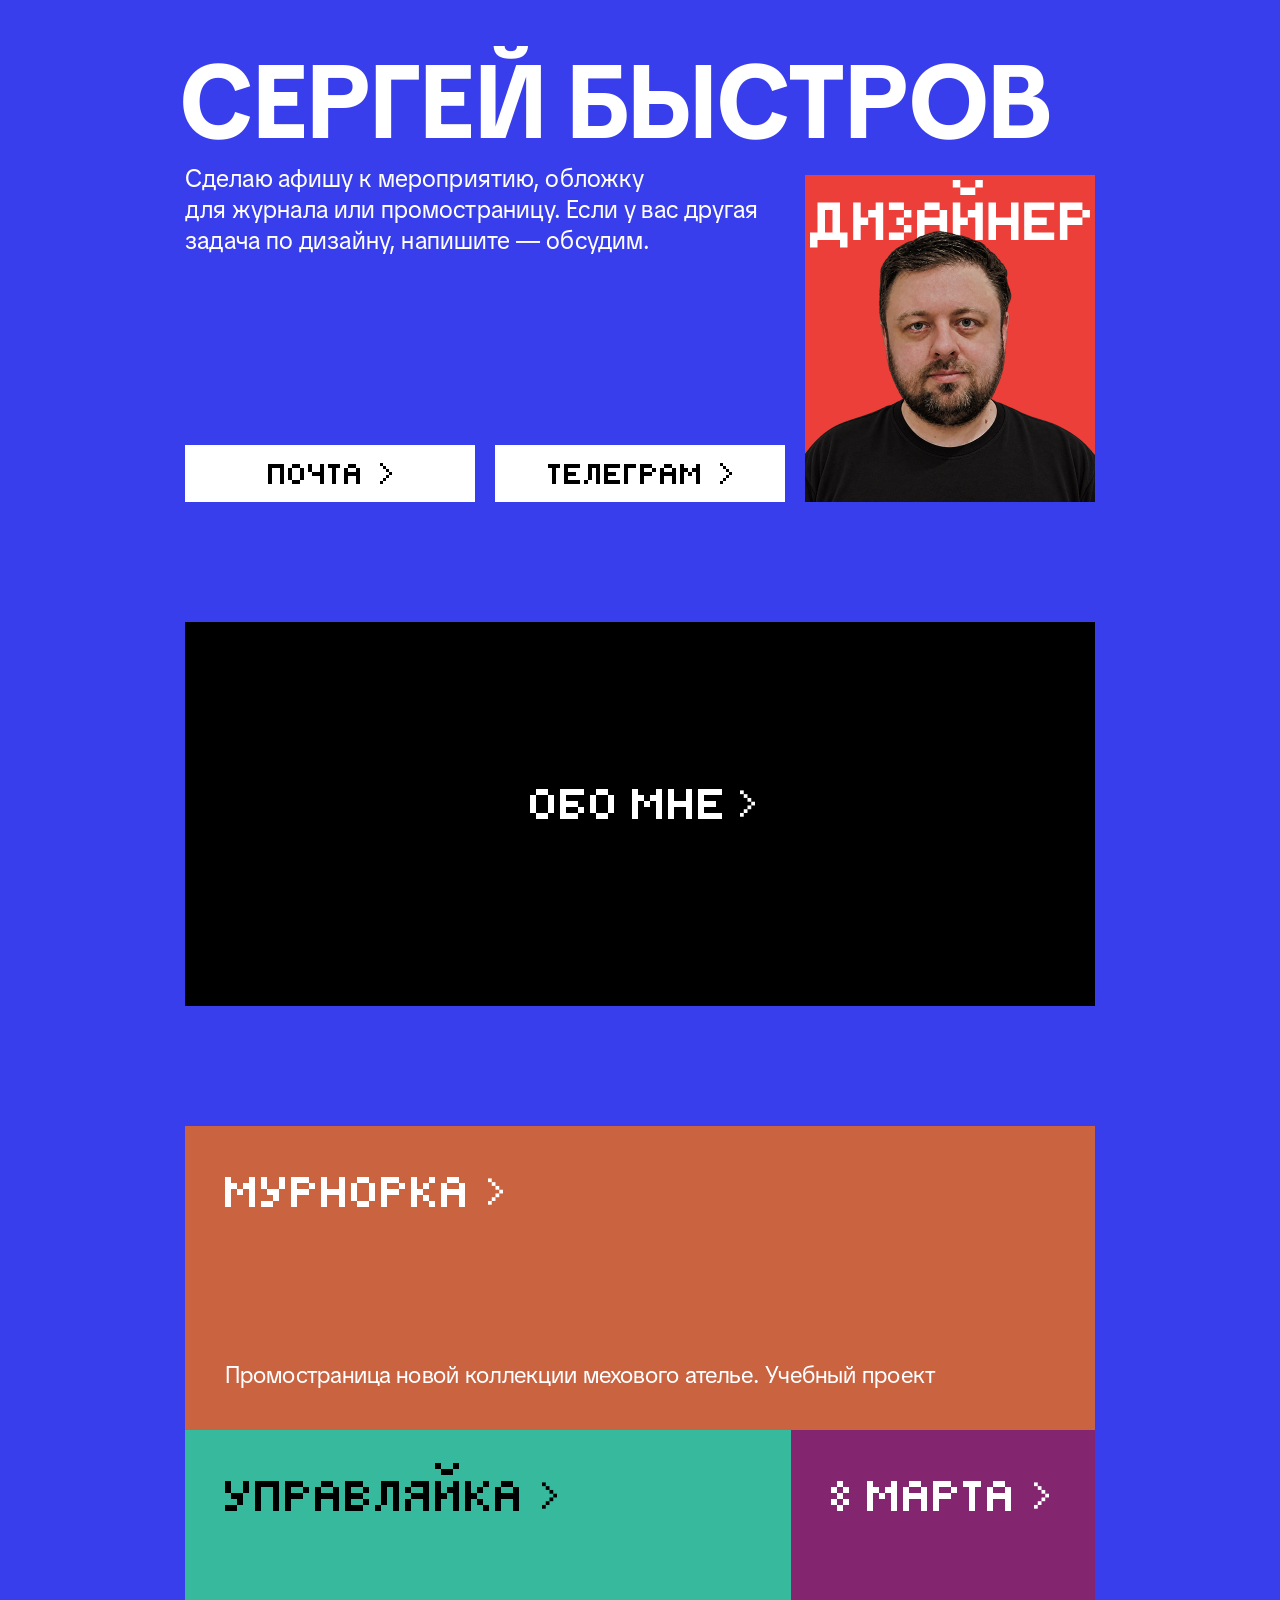
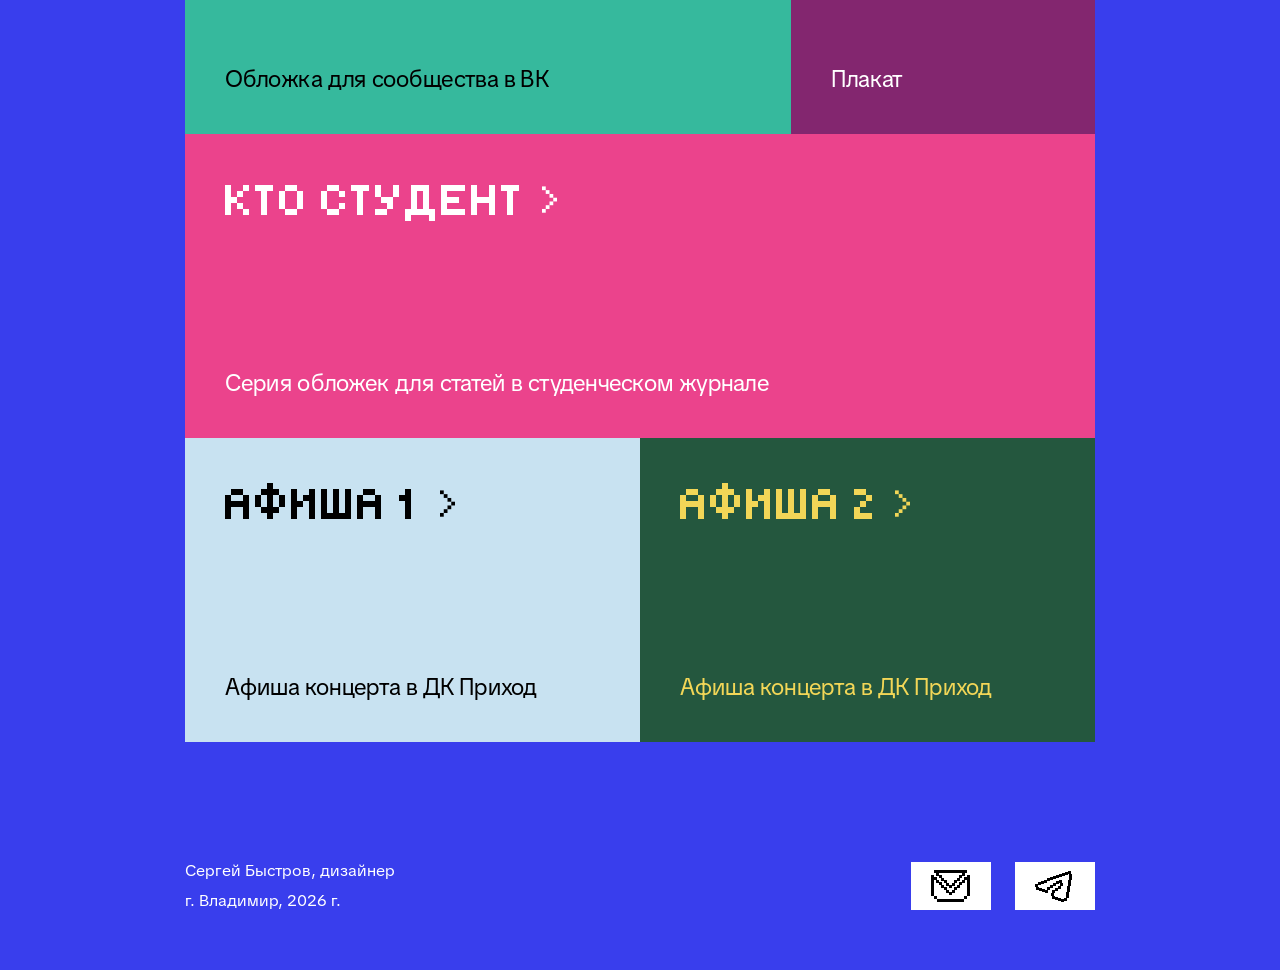
==== commit af8ab368: "index.html" ====
--- a/index.html
+++ b/index.html
@@ -4,10 +4,10 @@
   <head>
     <meta charset="UTF-8">
     <meta name="viewport" content="width=device-width, initial-scale=1">
-    <title>Сергей Быстров — дизайнер</title>
-    <meta name="description" content="Сергей Быстров — дизайнер. Веб, редакционный дизайн, плакаты и полиграфия. Проекты и контакты.">
+   <title>Сергей Быстров — дизайнер</title>
+<meta name="description" content="Афиши концертов в ДК «Приход», обложки для статей журнала «Кто студент» и учебная промостраница мехового ателье. Напишите мне, чтобы обсудить заказ.">
     <link rel="stylesheet" href="./style.css">
-
+<link rel="canonical" href="https://sbystrovdesign.ru/">
 <!-- Превью ссылки: Open Graph -->
 
 <meta property="og:type" content="website">
--- a/style.css
+++ b/style.css
@@ -18,7 +18,10 @@
 .hero-content { display: flex; gap: 20px; margin-top: 32px; }
 .hero-left { display: flex; flex-direction: column; justify-content: space-between; width: 600px; }
 .hero-description {
-  position: relative; top: -12px; font-size: 26px; line-height: 1.2;
+  position: relative; top: -12px;
+  /* Видимая ширина текста — около 600 px после scaleX(.941). */
+  width: 106.3%;
+  font-size: 26px; line-height: 1.2;
   transform: scaleX(.941); transform-origin: left center;
 }
 
@@ -83,18 +86,18 @@
 }
 
 /* Обо мне */
-.about { width: 100%; height: 500px; background: transparent; }
+.about { width: 100%; height: 384px; background: transparent; }
 .about-front { background: #000; color: #fff; }
 .about-link {
   display: flex; align-items: center; justify-content: center; gap: 16px;
-  width: 100%; height: 100%; padding-bottom: 72px;
+  width: 100%; height: 100%; padding-bottom: 20px;
   font-family: 'Tiny5', monospace; font-size: 48px; line-height: 1.1;
   text-transform: uppercase;
 }
 .about-text { position: relative; left: 5px; }
 .about.flip-card .about-back {
   display: flex; flex-direction: column; justify-content: flex-start;
-  gap: 40px; padding: 30px 50px 50px 40px;
+  gap: 24px; padding: 30px 50px 50px 40px;
   background: #fff; color: #000;
 }
 .about-back p {
@@ -272,7 +275,8 @@
   .hero-left { display: contents; }
   .hero-description {
     grid-area: description; position: static; top: auto;
-    width: 106.3%; font-size: clamp(14px,3.889vw,18.67px); line-height: 1.214;
+    /* 12 px на 360px, плавный рост до 16 px на широком экране. */
+    width: 106.3%; font-size: clamp(12px,3.333vw,16px); line-height: 1.3;
     transform: scaleX(.941); transform-origin: left top;
   }
   .portrait-card { grid-area: portrait; width: 100%; height: auto; aspect-ratio: 8 / 9; margin-top: 4px; }
@@ -359,7 +363,12 @@
     gap: 16px; width: 100%; font-family: 'Tiny5',monospace;
     font-size: 24px; line-height: 1.1; text-transform: uppercase;
   }
-  .project-mobile-summary { font-size: 14px; line-height: 1.2; }
+  .project-mobile-summary {
+    font-family: 'TikTok Sans', sans-serif;
+    font-size: 12px;
+    font-weight: 400;
+    line-height: 1.3;
+  }
   .projects > .flip-card.is-open .project-mobile-summary { display: none; }
   .project-mobile-arrow-wrap { position: relative; display: block; flex-shrink: 0; width: 16px; height: 16px; }
   .project-mobile-arrow {
@@ -383,7 +392,7 @@
     transform: none; backface-visibility: visible;
   }
   .projects > .flip-card .flip-back h2 { display: none; }
-  .projects > .flip-card .flip-back p { font-size: 14px; line-height: 1.2; transform: none; }
+  .projects > .flip-card .flip-back p { font-size: 12px; line-height: 1.3; transform: none; }
   .projects > .flip-card .flip-back img {
     display: block; width: 100%; height: auto;
     aspect-ratio: 5 / 2; object-fit: cover;
@@ -522,4 +531,4 @@
     }
 
   }
-}+}
